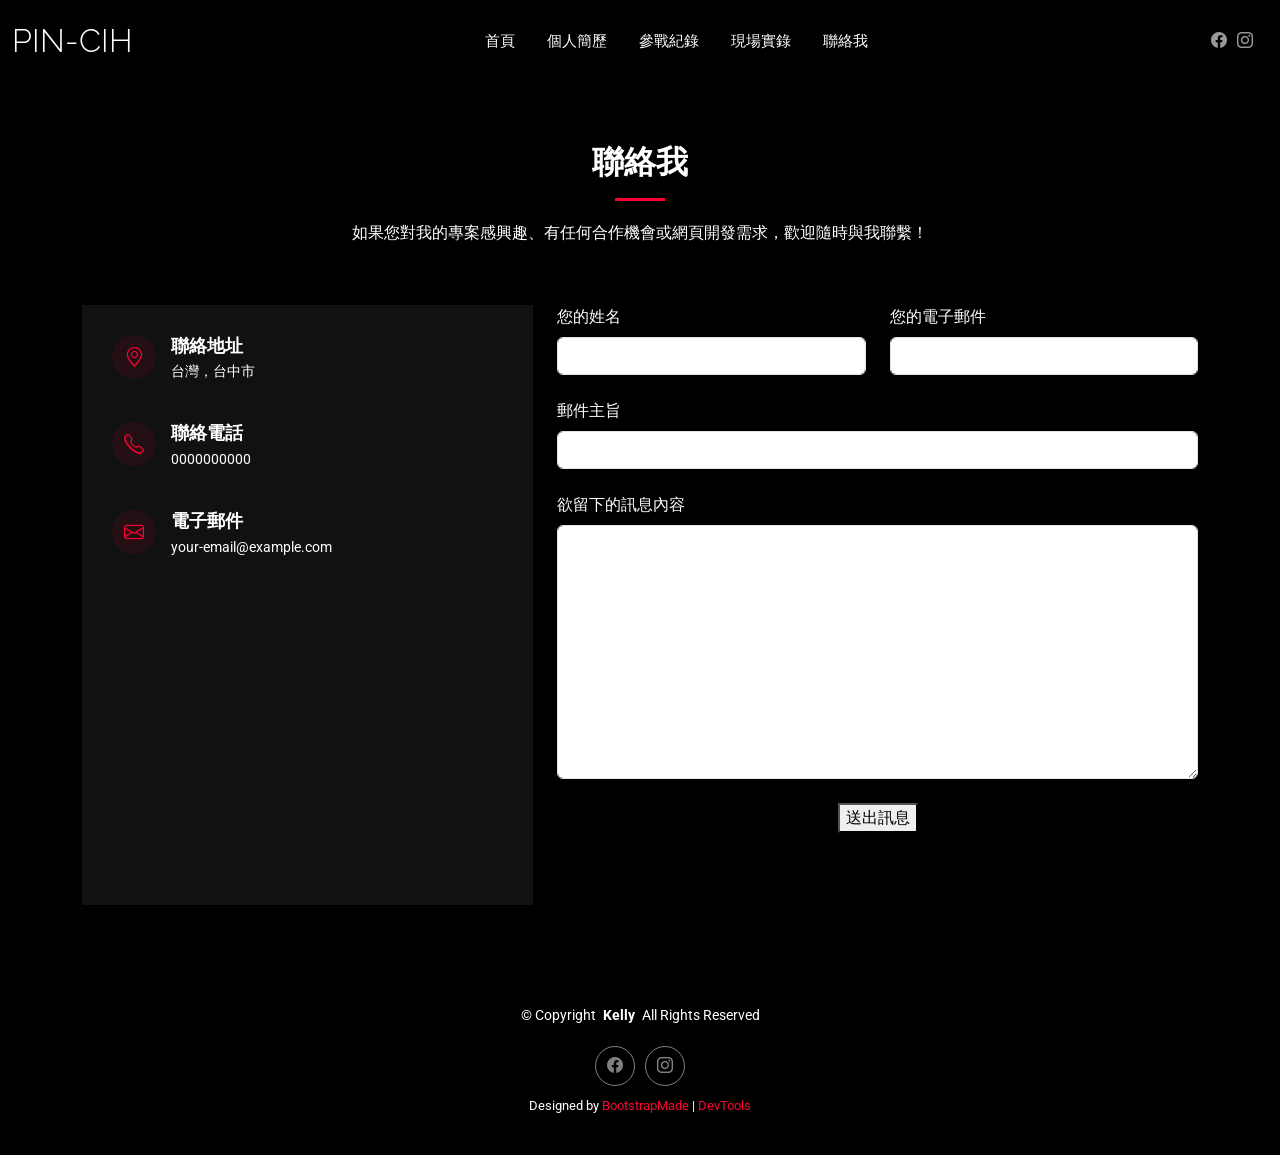
==== contact.html @ 62c49e7a "Add files via upload" ====
<!DOCTYPE html>
<html lang="en">

<head>
  <meta charset="utf-8">
  <meta content="width=device-width, initial-scale=1.0" name="viewport">
  <title>品慈的網站</title>
  <meta name="description" content="">
  <meta name="keywords" content="">

  <!-- Favicons -->
  <link href="assets/img/49.PNG" rel="icon">
  <link href="assets/img/49.PNG" rel="apple-touch-icon">

  <!-- Fonts -->
  <link href="https://fonts.googleapis.com" rel="preconnect">
  <link href="https://fonts.gstatic.com" rel="preconnect" crossorigin>
  <link href="https://fonts.googleapis.com/css2?family=Roboto:ital,wght@0,100;0,300;0,400;0,500;0,700;0,900;1,100;1,300;1,400;1,500;1,700;1,900&family=Poppins:ital,wght@0,100;0,200;0,300;0,400;0,500;0,600;0,700;0,800;0,900;1,100;1,200;1,300;1,400;1,500;1,600;1,700;1,800;1,900&family=Raleway:ital,wght@0,100;0,200;0,300;0,400;0,500;0,600;0,700;0,800;0,900;1,100;1,200;1,300;1,400;1,500;1,600;1,700;1,800;1,900&display=swap" rel="stylesheet">

  <!-- Vendor CSS Files -->
  <link href="assets/vendor/bootstrap/css/bootstrap.min.css" rel="stylesheet">
  <link href="assets/vendor/bootstrap-icons/bootstrap-icons.css" rel="stylesheet">
  <link href="assets/vendor/aos/aos.css" rel="stylesheet">
  <link href="assets/vendor/swiper/swiper-bundle.min.css" rel="stylesheet">
  <link href="assets/vendor/glightbox/css/glightbox.min.css" rel="stylesheet">

  <!-- Main CSS File -->
  <link href="assets/css/main.css" rel="stylesheet">

  <!-- =======================================================
  * Template Name: Kelly
  * Template URL: https://bootstrapmade.com/kelly-free-bootstrap-cv-resume-html-template/
  * Updated: Aug 07 2024 with Bootstrap v5.3.3
  * Author: BootstrapMade.com
  * License: https://bootstrapmade.com/license/
  ======================================================== -->
</head>

<body class="contact-page">

  <header id="header" class="header d-flex align-items-center light-background sticky-top">
    <div class="container-fluid position-relative d-flex align-items-center justify-content-between">

      <a href="index.html" class="logo d-flex align-items-center me-auto me-xl-0">
        <!-- Uncomment the line below if you also wish to use an image logo -->
        <!-- <img src="assets/img/logo.png" alt=""> -->
        <h1 class="sitename">PIN-CIH</h1>
      </a>

      <nav id="navmenu" class="navmenu">
        <ul>
          <li><a href="index.html">首頁</a></li>
          <li><a href="about.html">個人簡歷</a></li>
          <li><a href="resume.html">參戰紀錄</a></li>
          <li><a href="portfolio.html">現場實錄 <span class="arrow"></span></a>
          <li><a href="contact.html">聯絡我</a></li>
        </ul>
        <i class="mobile-nav-toggle d-xl-none bi bi-list"></i>
      </nav>

     <div class="header-social-links">
        <a href="#" class="facebook"><i class="bi bi-facebook"></i></a>
        <a href="#" class="instagram"><i class="bi bi-instagram"></i></a>
      </div>

    </div>
  </header>

  <main class="main">

    <!-- Contact Section -->
    <section id="contact" class="contact section">

      <!-- Section Title -->
      <div class="container section-title" data-aos="fade-up">
        <h2>聯絡我</h2>
        <p>如果您對我的專案感興趣、有任何合作機會或網頁開發需求，歡迎隨時與我聯繫！</p>
      </div><!-- End Section Title -->

      <div class="container" data-aos="fade-up" data-aos-delay="100">

        <div class="row gy-4">

          <div class="col-lg-5">

            <div class="info-wrap">
              <div class="info-item d-flex" data-aos="fade-up" data-aos-delay="200">
                <i class="bi bi-geo-alt flex-shrink-0"></i>
                <div>
                  <h3>聯絡地址</h3>
                  <p>台灣，台中市</p>
                </div>
              </div><!-- End Info Item -->

              <div class="info-item d-flex" data-aos="fade-up" data-aos-delay="300">
                <i class="bi bi-telephone flex-shrink-0"></i>
                <div>
                  <h3>聯絡電話</h3>
                  <p>0000000000</p>
                </div>
              </div><!-- End Info Item -->

              <div class="info-item d-flex" data-aos="fade-up" data-aos-delay="400">
                <i class="bi bi-envelope flex-shrink-0"></i>
                <div>
                  <h3>電子郵件</h3>
                  <p>your-email@example.com</p>
                </div>
              </div><!-- End Info Item -->

              <iframe src="https://www.google.com/maps/embed?pb=!1m18!1m12!1m3!1d3641.3723931447375!2d120.672751075402!3d24.123556874348257!2m3!1f0!2f0!3f0!3m2!1i1024!2i768!4f13.1!3m3!1m2!1s0x34693cfcecffe9d9%3A0xe28afadc0dad203a!2z5ZyL56uL5Lit6IiI5aSn5a24!5e0!3m2!1szh-TW!2stw!4v1779871694006!5m2!1szh-TW!2stw" frameborder="0" style="border:0; width: 100%; height: 270px;" allowfullscreen="" loading="lazy" referrerpolicy="no-referrer-when-downgrade"></iframe>
            </div>
          </div>

          <div class="col-lg-7">
            <form id="google-contact-form" action="https://script.google.com/macros/s/AKfycbzFb4_63S2-15FYJxAHchQHAjPM9zjmbbsHPhJlkoyVMM9mvDFP6r_3Hxy8LTFI78w/exec" method="post" data-aos="fade-up" data-aos-delay="200"> 
              <div class="row gy-4">

                <div class="col-md-6">
                  <label for="name-field" class="pb-2">您的姓名</label>
                  <input type="text" name="name" id="name-field" class="form-control" required="">
                </div>

                <div class="col-md-6">
                  <label for="email-field" class="pb-2">您的電子郵件</label>
                  <input type="email" class="form-control" name="email" id="email-field" required="">
                </div>

                <div class="col-md-12">
                  <label for="subject-field" class="pb-2">郵件主旨</label>
                  <input type="text" class="form-control" name="subject" id="subject-field" required="">
                </div>

                <div class="col-md-12">
                  <label for="message-field" class="pb-2">欲留下的訊息內容</label>
                  <textarea class="form-control" name="message" rows="10" id="message-field" required=""></textarea>
                </div>

                <div class="col-md-12 text-center">
                  <div class="error-message" style="display:none !important;"></div>
                  <button type="submit">送出訊息</button>
                </div>

              </div>
            </form>
          </div><!-- End Contact Form -->

        </div>

      </div>

    </section><!-- /Contact Section -->

  </main>

  <footer id="footer" class="footer light-background">

    <div class="container">
      <div class="copyright text-center ">
        <p>© <span>Copyright</span> <strong class="px-1 sitename">Kelly</strong> <span>All Rights Reserved<br></span></p>
      </div>
      <div class="social-links d-flex justify-content-center">
        <a href=""><i class="bi bi-facebook"></i></a>
        <a href=""><i class="bi bi-instagram"></i></a>
      </div>
      <div class="credits">
        <!-- All the links in the footer should remain intact. -->
        <!-- You can delete the links only if you've purchased the pro version. -->
        <!-- Licensing information: https://bootstrapmade.com/license/ -->
        <!-- Purchase the pro version with working PHP/AJAX contact form: [buy-url] -->
        Designed by <a href="https://bootstrapmade.com/">BootstrapMade</a> | <a href="https://bootstrapmade.com/tools/">DevTools</a>
      </div>
    </div>

  </footer>

  <!-- Scroll Top -->
  <a href="#" id="scroll-top" class="scroll-top d-flex align-items-center justify-content-center"><i class="bi bi-arrow-up-short"></i></a>

  <!-- Preloader -->
  <div id="preloader"></div>

  <!-- Vendor JS Files -->
  <script src="assets/vendor/bootstrap/js/bootstrap.bundle.min.js"></script>
  <script src="assets/vendor/php-email-form/validate.js"></script>
  <script src="assets/vendor/aos/aos.js"></script>
  <script src="assets/vendor/waypoints/noframework.waypoints.js"></script>
  <script src="assets/vendor/purecounter/purecounter_vanilla.js"></script>
  <script src="assets/vendor/swiper/swiper-bundle.min.js"></script>
  <script src="assets/vendor/glightbox/js/glightbox.min.js"></script>
  <script src="assets/vendor/imagesloaded/imagesloaded.pkgd.min.js"></script>
  <script src="assets/vendor/isotope-layout/isotope.pkgd.min.js"></script>

  <!-- Main JS File -->
  <script src="assets/js/main.js"></script>

</body>

</html>
---- assets/css/main.css ----
/**
* Template Name: Kelly
* Template URL: https://bootstrapmade.com/kelly-free-bootstrap-cv-resume-html-template/
* Updated: Aug 07 2024 with Bootstrap v5.3.3
* Author: BootstrapMade.com
* License: https://bootstrapmade.com/license/
*/

/*--------------------------------------------------------------
# Font & Color Variables
# Help: https://bootstrapmade.com/color-system/
--------------------------------------------------------------*/
/* Fonts */
:root {
  --default-font: "Roboto",  system-ui, -apple-system, "Segoe UI", Roboto, "Helvetica Neue", Arial, "Noto Sans", "Liberation Sans", sans-serif, "Apple Color Emoji", "Segoe UI Emoji", "Segoe UI Symbol", "Noto Color Emoji";
  --heading-font: "Raleway",  sans-serif;
  --nav-font: "Poppins",  sans-serif;
}

/* Global Colors - The following color variables are used throughout the website. Updating them here will change the color scheme of the entire website */
:root { 
  --background-color:#000000; /* Background color for the entire website, including individual sections */
  --default-color:#ffffff; /* Default color used for the majority of the text content across the entire website */
  --heading-color: #ffffff; /* Color for headings, subheadings and title throughout the website */
  --accent-color: #ff0033; /* Accent color that represents your brand on the website. It's used for buttons, links, and other elements that need to stand out */
  --surface-color: #111111; /* The surface color is used as a background of boxed elements within sections, such as cards, icon boxes, or other elements that require a visual separation from the global background. */
  --contrast-color: #ffffff; /* Contrast color for text, ensuring readability against backgrounds of accent, heading, or default colors. */
}

/* Nav Menu Colors - The following color variables are used specifically for the navigation menu. They are separate from the global colors to allow for more customization options */
:root {
  --nav-color: #ffffff;  /* The default color of the main navmenu links */
  --nav-hover-color: #ff0033; /* Applied to main navmenu links when they are hovered over or active */
  --nav-mobile-background-color: #000000; /* Used as the background color for mobile navigation menu */
  --nav-dropdown-background-color: #111111; /* Used as the background color for dropdown items that appear when hovering over primary navigation items */
  --nav-dropdown-color: #ffffff; /* Used for navigation links of the dropdown items in the navigation menu. */
  --nav-dropdown-hover-color: #ff0033; /* Similar to --nav-hover-color, this color is applied to dropdown navigation links when they are hovered over. */
}

/* Color Presets - These classes override global colors when applied to any section or element, providing reuse of the sam color scheme. */

.light-background {
  --background-color: #e9e8e6;
  --surface-color: #ffffff;
}

.dark-background {
  --background-color: #060606;
  --default-color: #ffffff;
  --heading-color: #ffffff;
  --surface-color: #252525;
  --contrast-color: #ffffff;
}

/* Smooth scroll */
:root {
  scroll-behavior: smooth;
}

/*--------------------------------------------------------------
# General Styling & Shared Classes
--------------------------------------------------------------*/
body {
  color: var(--default-color);
  background-color: var(--background-color);
  font-family: var(--default-font);
}

a {
  color: var(--accent-color);
  text-decoration: none;
  transition: 0.3s;
}

a:hover {
  color: color-mix(in srgb, var(--accent-color), transparent 25%);
  text-decoration: none;
}

h1,
h2,
h3,
h4,
h5,
h6 {
  color: var(--heading-color);
  font-family: var(--heading-font);
}

/* PHP Email Form Messages
------------------------------*/
.php-email-form .error-message {display: none !important;
  visibility: hidden !important; /* 隱藏元素 */
  opacity: 0 !important;          /* 變成完全透明 */
  height: 0 !important;           /* 高度歸零 */
  padding: 0 !important;          /* 內邊距歸零（消滅紅色大區塊） */
  margin: 0 !important;           /* 外邊距歸零 */
  border: none !important;        /* 拔掉任何邊框 */
  font-size: 0 !important;        /* 字體縮小到不見 */
}

.php-email-form .sent-message {
  display: none;
  color: #ffffff;
  background: #059652;
  text-align: center;
  padding: 15px;
  margin-bottom: 24px;
  font-weight: 600;
}

.php-email-form .loading {
  display: none;
  background: var(--surface-color);
  text-align: center;
  padding: 15px;
  margin-bottom: 24px;
}

.php-email-form .loading:before {
  content: "";
  display: inline-block;
  border-radius: 50%;
  width: 24px;
  height: 24px;
  margin: 0 10px -6px 0;
  border: 3px solid var(--accent-color);
  border-top-color: var(--surface-color);
  animation: php-email-form-loading 1s linear infinite;
}

@keyframes php-email-form-loading {
  0% {
    transform: rotate(0deg);
  }

  100% {
    transform: rotate(360deg);
  }
}

/*--------------------------------------------------------------
# Global Header
--------------------------------------------------------------*/
.header {
  color: var(--default-color);
  background-color: var(--background-color);
  padding: 15px 0;
  transition: all 0.5s;
  z-index: 997;
  box-shadow: 0px 0 18px rgba(0, 0, 0, 0.1);
}

.header .logo {
  line-height: 1;
}

.header .logo img {
  max-height: 36px;
  margin-right: 8px;
}

.header .logo h1 {
  font-size: 32px;
  margin: 0;
  font-weight: 300;
  text-transform: uppercase;
  color: var(--heading-color);
}

.header .header-social-links {
  padding-right: 15px;
}

.header .header-social-links a {
  color: color-mix(in srgb, var(--default-color), transparent 40%);
  padding-left: 6px;
  display: inline-block;
  transition: 0.3s;
  font-size: 16px;
}

.header .header-social-links a:hover {
  color: var(--accent-color);
}

.header .header-social-links a i {
  line-height: 0px;
}

@media (max-width: 1200px) {
  .header .logo {
    order: 1;
  }

  .header .header-social-links {
    order: 2;
  }

  .header .navmenu {
    order: 3;
  }
}

/*--------------------------------------------------------------
# Navigation Menu
--------------------------------------------------------------*/
/* Desktop Navigation */
@media (min-width: 1200px) {
  .navmenu {
    padding: 0;
  }

  .navmenu ul {
    margin: 0;
    padding: 0;
    display: flex;
    list-style: none;
    align-items: center;
  }

  .navmenu li {
    position: relative;
  }

  .navmenu>ul>li {
    white-space: nowrap;
    padding: 15px 14px;
  }

  .navmenu>ul>li:last-child {
    padding-right: 0;
  }

  .navmenu a,
  .navmenu a:focus {
    color: var(--nav-color);
    font-size: 15px;
    padding: 0 2px;
    font-family: var(--nav-font);
    font-weight: 400;
    display: flex;
    align-items: center;
    justify-content: space-between;
    white-space: nowrap;
    transition: 0.3s;
    position: relative;
  }

  .navmenu a i,
  .navmenu a:focus i {
    font-size: 12px;
    line-height: 0;
    margin-left: 5px;
    transition: 0.3s;
  }

  .navmenu>ul>li>a:before {
    content: "";
    position: absolute;
    height: 2px;
    bottom: -6px;
    left: 0;
    background-color: var(--nav-hover-color);
    visibility: hidden;
    width: 0px;
    transition: all 0.3s ease-in-out 0s;
  }

  .navmenu a:hover:before,
  .navmenu li:hover>a:before,
  .navmenu .active:before {
    visibility: visible;
    width: 25px;
  }

  .navmenu li:hover>a,
  .navmenu .active,
  .navmenu .active:focus {
    color: var(--nav-hover-color);
  }

  .navmenu .dropdown ul {
    margin: 0;
    padding: 10px 0;
    background: var(--nav-dropdown-background-color);
    display: block;
    position: absolute;
    visibility: hidden;
    left: 14px;
    top: 130%;
    opacity: 0;
    transition: 0.3s;
    border-radius: 4px;
    z-index: 99;
    box-shadow: 0px 0px 30px rgba(0, 0, 0, 0.1);
  }

  .navmenu .dropdown ul li {
    min-width: 200px;
  }

  .navmenu .dropdown ul a {
    padding: 10px 20px;
    font-size: 15px;
    text-transform: none;
    color: var(--nav-dropdown-color);
  }

  .navmenu .dropdown ul a i {
    font-size: 12px;
  }

  .navmenu .dropdown ul a:hover,
  .navmenu .dropdown ul .active:hover,
  .navmenu .dropdown ul li:hover>a {
    color: var(--nav-dropdown-hover-color);
  }

  .navmenu .dropdown:hover>ul {
    opacity: 1;
    top: 100%;
    visibility: visible;
  }

  .navmenu .dropdown .dropdown ul {
    top: 0;
    left: -90%;
    visibility: hidden;
  }

  .navmenu .dropdown .dropdown:hover>ul {
    opacity: 1;
    top: 0;
    left: -100%;
    visibility: visible;
  }
}

/* Mobile Navigation */
@media (max-width: 1199px) {
  .mobile-nav-toggle {
    color: var(--nav-color);
    font-size: 28px;
    line-height: 0;
    margin-right: 10px;
    cursor: pointer;
    transition: color 0.3s;
  }

  .navmenu {
    padding: 0;
    z-index: 9997;
  }

  .navmenu ul {
    display: none;
    list-style: none;
    position: absolute;
    inset: 60px 20px 20px 20px;
    padding: 10px 0;
    margin: 0;
    border-radius: 6px;
    background-color: var(--nav-mobile-background-color);
    border: 1px solid color-mix(in srgb, var(--default-color), transparent 90%);
    box-shadow: none;
    overflow-y: auto;
    transition: 0.3s;
    z-index: 9998;
  }

  .navmenu a,
  .navmenu a:focus {
    color: var(--nav-dropdown-color);
    padding: 10px 20px;
    font-family: var(--nav-font);
    font-size: 17px;
    font-weight: 500;
    display: flex;
    align-items: center;
    justify-content: space-between;
    white-space: nowrap;
    transition: 0.3s;
  }

  .navmenu a i,
  .navmenu a:focus i {
    font-size: 12px;
    line-height: 0;
    margin-left: 5px;
    width: 30px;
    height: 30px;
    display: flex;
    align-items: center;
    justify-content: center;
    border-radius: 50%;
    transition: 0.3s;
    background-color: color-mix(in srgb, var(--accent-color), transparent 90%);
  }

  .navmenu a i:hover,
  .navmenu a:focus i:hover {
    background-color: var(--accent-color);
    color: var(--contrast-color);
  }

  .navmenu a:hover,
  .navmenu .active,
  .navmenu .active:focus {
    color: var(--nav-dropdown-hover-color);
  }

  .navmenu .active i,
  .navmenu .active:focus i {
    background-color: var(--accent-color);
    color: var(--contrast-color);
    transform: rotate(180deg);
  }

  .navmenu .dropdown ul {
    position: static;
    display: none;
    z-index: 99;
    padding: 10px 0;
    margin: 10px 20px;
    background-color: var(--nav-dropdown-background-color);
    transition: all 0.5s ease-in-out;
  }

  .navmenu .dropdown ul ul {
    background-color: rgba(33, 37, 41, 0.1);
  }

  .navmenu .dropdown>.dropdown-active {
    display: block;
    background-color: rgba(33, 37, 41, 0.03);
  }

  .mobile-nav-active {
    overflow: hidden;
  }

  .mobile-nav-active .mobile-nav-toggle {
    color: #fff;
    position: absolute;
    font-size: 32px;
    top: 15px;
    right: 15px;
    margin-right: 0;
    z-index: 9999;
  }

  .mobile-nav-active .navmenu {
    position: fixed;
    overflow: hidden;
    inset: 0;
    background: rgba(33, 37, 41, 0.8);
    transition: 0.3s;
  }

  .mobile-nav-active .navmenu>ul {
    display: block;
  }
}

/*--------------------------------------------------------------
# Global Footer
--------------------------------------------------------------*/
.footer {
  color: var(--default-color);
  background-color: var(--background-color);
  font-size: 14px;
  padding: 40px 0;
  position: relative;
}

.footer .copyright p {
  margin-bottom: 0;
}

.footer .social-links {
  margin-top: 20px;
}

.footer .social-links a {
  display: flex;
  align-items: center;
  justify-content: center;
  width: 40px;
  height: 40px;
  border-radius: 50%;
  border: 1px solid color-mix(in srgb, var(--default-color), transparent 50%);
  font-size: 16px;
  color: color-mix(in srgb, var(--default-color), transparent 50%);
  margin: 0 5px;
  transition: 0.3s;
}

.footer .social-links a:hover {
  color: var(--accent-color);
  border-color: var(--accent-color);
}

.footer .credits {
  margin-top: 10px;
  font-size: 13px;
  text-align: center;
}

/*--------------------------------------------------------------
# Preloader
--------------------------------------------------------------*/
#preloader {
  position: fixed;
  inset: 0;
  z-index: 9999;
  overflow: hidden;
  background-color: var(--background-color);
  transition: all 0.6s ease-out;
  width: 100%;
  height: 100vh;
}

#preloader:before,
#preloader:after {
  content: "";
  position: absolute;
  border: 4px solid var(--accent-color);
  border-radius: 50%;
  animation: animate-preloader 2s cubic-bezier(0, 0.2, 0.8, 1) infinite;
}

#preloader:after {
  animation-delay: -0.5s;
}

@keyframes animate-preloader {
  0% {
    width: 10px;
    height: 10px;
    top: calc(50% - 5px);
    left: calc(50% - 5px);
    opacity: 1;
  }

  100% {
    width: 72px;
    height: 72px;
    top: calc(50% - 36px);
    left: calc(50% - 36px);
    opacity: 0;
  }
}

/*--------------------------------------------------------------
# Scroll Top Button
--------------------------------------------------------------*/
.scroll-top {
  position: fixed;
  visibility: hidden;
  opacity: 0;
  right: 15px;
  bottom: -15px;
  z-index: 99999;
  background-color: var(--accent-color);
  width: 44px;
  height: 44px;
  border-radius: 50px;
  transition: all 0.4s;
}

.scroll-top i {
  font-size: 24px;
  color: var(--contrast-color);
  line-height: 0;
}

.scroll-top:hover {
  background-color: color-mix(in srgb, var(--accent-color), transparent 20%);
  color: var(--contrast-color);
}

.scroll-top.active {
  visibility: visible;
  opacity: 1;
  bottom: 15px;
}

/*--------------------------------------------------------------
# Disable aos animation delay on mobile devices
--------------------------------------------------------------*/
@media screen and (max-width: 768px) {
  [data-aos-delay] {
    transition-delay: 0 !important;
  }
}

/*--------------------------------------------------------------
# Global Page Titles & Breadcrumbs
--------------------------------------------------------------*/
.page-title {
  color: var(--default-color);
  background-color: var(--background-color);
  padding: 25px 0;
  position: relative;
  border-bottom: 1px solid color-mix(in srgb, var(--default-color), transparent 85%);
}

.page-title h1 {
  font-size: 24px;
  font-weight: 400;
}

.page-title .breadcrumbs ol {
  display: flex;
  flex-wrap: wrap;
  list-style: none;
  padding: 0;
  margin: 0;
  font-size: 14px;
  font-weight: 400;
}

.page-title .breadcrumbs ol li+li {
  padding-left: 10px;
}

.page-title .breadcrumbs ol li+li::before {
  content: "/";
  display: inline-block;
  padding-right: 10px;
  color: color-mix(in srgb, var(--default-color), transparent 70%);
}

/*--------------------------------------------------------------
# Global Sections
--------------------------------------------------------------*/
section,
.section {
  color: var(--default-color);
  background-color: var(--background-color);
  padding: 60px 0;
  scroll-margin-top: 100px;
  overflow: clip;
}

@media (max-width: 1199px) {

  section,
  .section {
    scroll-margin-top: 66px;
  }
}

/*--------------------------------------------------------------
# Global Section Titles
--------------------------------------------------------------*/
.section-title {
  text-align: center;
  padding-bottom: 60px;
  position: relative;
}

.section-title h2 {
  font-size: 32px;
  font-weight: 700;
  margin-bottom: 20px;
  padding-bottom: 20px;
  position: relative;
}

.section-title h2:after {
  content: "";
  position: absolute;
  display: block;
  width: 50px;
  height: 3px;
  background: var(--accent-color);
  left: 0;
  right: 0;
  bottom: 0;
  margin: auto;
}

.section-title p {
  margin-bottom: 0;
}

/*--------------------------------------------------------------
# Hero Section
--------------------------------------------------------------*/
.hero {
  width: 100%;
  min-height: calc(100vh - 82px);
  position: relative;
  padding: 80px 0;
  display: flex;
  align-items: center;
  justify-content: center;
}

@media (max-width: 1200px) {
  .hero {
    min-height: calc(100vh - 68px);
  }
}

.hero img {
  position: absolute;
  inset: 0;
  display: block;
  width: 100%;
  height: 100%;
  object-fit: cover;
  z-index: 1;
}

.hero .container {
  position: relative;
  z-index: 3;
}

.hero h2 {
  margin: 0;
  font-size: 48px;
  font-weight: 700;
}

.hero p {
  margin: 10px 0 0 0;
  font-size: 24px;
  color: var(--heading-color);
}

.hero .btn-get-started {
  color: var(--contrast-color);
  background: var(--accent-color);
  font-family: var(--heading-font);
  text-transform: uppercase;
  font-weight: 600;
  font-size: 12px;
  letter-spacing: 1px;
  display: inline-block;
  padding: 12px 40px;
  border-radius: 50px;
  transition: 0.5s;
  margin-top: 30px;
}

.hero .btn-get-started:hover {
  background: color-mix(in srgb, var(--accent-color) 90%, white 20%);
}

@media (max-width: 768px) {
  .hero h2 {
    font-size: 32px;
  }

  .hero p {
    font-size: 18px;
  }
}

/*--------------------------------------------------------------
# About Section
--------------------------------------------------------------*/
.about .content h2 {
  font-weight: 700;
  font-size: 24px;
}

.about .content ul {
  list-style: none;
  padding: 0;
}

.about .content ul li {
  margin-bottom: 20px;
  display: flex;
  align-items: center;
}

.about .content ul strong {
  margin-right: 10px;
}

.about .content ul i {
  font-size: 16px;
  margin-right: 5px;
  color: var(--accent-color);
  line-height: 0;
}

/*--------------------------------------------------------------
# Skills Section
--------------------------------------------------------------*/
.skills .progress {
  height: 60px;
  display: block;
  background: none;
  border-radius: 0;
}

.skills .progress .skill {
  color: var(--heading-color);
  padding: 0;
  margin: 0 0 6px 0;
  text-transform: uppercase;
  display: block;
  font-weight: 600;
  font-family: var(--heading-font);
}

.skills .progress .skill .val {
  float: right;
  font-style: normal;
}

.skills .progress-bar-wrap {
  background: color-mix(in srgb, var(--default-color), transparent 90%);
  height: 10px;
}

.skills .progress-bar {
  width: 1px;
  height: 10px;
  transition: 0.9s;
  background-color: var(--accent-color);
}

/*--------------------------------------------------------------
# Stats Section
--------------------------------------------------------------*/
.stats .stats-item {
  padding: 30px;
  width: 100%;
}

.stats .stats-item span {
  color: var(--heading-color);
  font-size: 48px;
  display: block;
  font-weight: 700;
  margin-bottom: 20px;
  padding-bottom: 20px;
  position: relative;
}

.stats .stats-item span:after {
  content: "";
  position: absolute;
  display: block;
  width: 25px;
  height: 3px;
  background: var(--accent-color);
  left: 0;
  right: 0;
  bottom: 0;
  margin: auto;
}

.stats .stats-item p {
  color: color-mix(in srgb, var(--default-color), transparent 40%);
  padding: 0;
  margin: 0;
  font-family: var(--heading-font);
  font-weight: 500;
}

/*--------------------------------------------------------------
# Testimonials Section
--------------------------------------------------------------*/
.testimonials .section-header {
  margin-bottom: 40px;
}

.testimonials .testimonials-carousel,
.testimonials .testimonials-slider {
  overflow: hidden;
}

.testimonials .testimonial-item {
  text-align: center;
}

.testimonials .testimonial-item .testimonial-img {
  width: 120px;
  border-radius: 50%;
  border: 4px solid var(--background-color);
  margin: 0 auto;
}

.testimonials .testimonial-item h3 {
  font-size: 20px;
  font-weight: bold;
  margin: 10px 0 5px 0;
}

.testimonials .testimonial-item h4 {
  font-size: 14px;
  color: color-mix(in srgb, var(--default-color), transparent 40%);
  margin: 0 0 15px 0;
}

.testimonials .testimonial-item .stars {
  margin-bottom: 15px;
}

.testimonials .testimonial-item .stars i {
  color: #ffc107;
  margin: 0 1px;
}

.testimonials .testimonial-item .quote-icon-left,
.testimonials .testimonial-item .quote-icon-right {
  color: color-mix(in srgb, var(--accent-color), transparent 50%);
  font-size: 26px;
  line-height: 0;
}

.testimonials .testimonial-item .quote-icon-left {
  display: inline-block;
  left: -5px;
  position: relative;
}

.testimonials .testimonial-item .quote-icon-right {
  display: inline-block;
  right: -5px;
  position: relative;
  top: 10px;
  transform: scale(-1, -1);
}

.testimonials .testimonial-item p {
  font-style: italic;
  margin: 0 auto 15px auto;
}

.testimonials .swiper-wrapper {
  height: auto;
}

.testimonials .swiper-pagination {
  margin-top: 20px;
  position: relative;
}

.testimonials .swiper-pagination .swiper-pagination-bullet {
  width: 12px;
  height: 12px;
  opacity: 1;
  background-color: color-mix(in srgb, var(--default-color), transparent 85%);
}

.testimonials .swiper-pagination .swiper-pagination-bullet-active {
  background-color: var(--accent-color);
}

@media (min-width: 992px) {
  .testimonials .testimonial-item p {
    width: 80%;
  }
}

/*--------------------------------------------------------------
# Resume Section
--------------------------------------------------------------*/
.resume .resume-title {
  color: var(--heading-color);
  font-size: 26px;
  font-weight: 700;
  margin-top: 20px;
  margin-bottom: 20px;
}

.resume .resume-item {
  padding: 0 0 20px 20px;
  margin-top: -2px;
  border-left: 2px solid var(--accent-color);
  position: relative;
}

.resume .resume-item h4 {
  line-height: 18px;
  font-size: 18px;
  font-weight: 600;
  text-transform: uppercase;
  color: color-mix(in srgb, var(--default-color), transparent 20%);
  margin-bottom: 10px;
}

.resume .resume-item h5 {
  font-size: 16px;
  padding: 5px 15px;
  display: inline-block;
  font-weight: 600;
  margin-bottom: 10px;
}

.resume .resume-item ul {
  padding-left: 20px;
}

.resume .resume-item ul li {
  padding-bottom: 10px;
}

.resume .resume-item:last-child {
  padding-bottom: 0;
}

.resume .resume-item::before {
  content: "";
  position: absolute;
  width: 16px;
  height: 16px;
  border-radius: 50px;
  left: -9px;
  top: 0;
  background: var(--background-color);
  border: 2px solid var(--accent-color);
}

/*--------------------------------------------------------------
# Services Section
--------------------------------------------------------------*/
.services .service-item {
  background-color: var(--surface-color);
  box-shadow: 0px 5px 90px 0px rgba(0, 0, 0, 0.1);
  height: 100%;
  padding: 60px 30px;
  text-align: center;
  transition: 0.3s;
  border-radius: 5px;
}

.services .service-item .icon {
  margin: 0 auto;
  width: 100px;
  height: 100px;
  display: flex;
  align-items: center;
  justify-content: center;
  transition: ease-in-out 0.3s;
  position: relative;
}

.services .service-item .icon i {
  font-size: 36px;
  transition: 0.5s;
  position: relative;
}

.services .service-item .icon svg {
  position: absolute;
  top: 0;
  left: 0;
}

.services .service-item .icon svg path {
  transition: 0.5s;
  fill: color-mix(in srgb, var(--default-color), transparent 95%);
}

.services .service-item h3 {
  font-weight: 700;
  margin: 10px 0 15px 0;
  font-size: 22px;
}

.services .service-item p {
  line-height: 24px;
  font-size: 14px;
  margin-bottom: 0;
}

.services .service-item:hover {
  box-shadow: 0px 5px 35px 0px rgba(0, 0, 0, 0.1);
}

.services .service-item.item-cyan i {
  color: #0dcaf0;
}

.services .service-item.item-cyan:hover .icon i {
  color: #fff;
}

.services .service-item.item-cyan:hover .icon path {
  fill: #0dcaf0;
}

.services .service-item.item-orange i {
  color: #fd7e14;
}

.services .service-item.item-orange:hover .icon i {
  color: #fff;
}

.services .service-item.item-orange:hover .icon path {
  fill: #fd7e14;
}

.services .service-item.item-teal i {
  color: #20c997;
}

.services .service-item.item-teal:hover .icon i {
  color: #fff;
}

.services .service-item.item-teal:hover .icon path {
  fill: #20c997;
}

.services .service-item.item-red i {
  color: #df1529;
}

.services .service-item.item-red:hover .icon i {
  color: #fff;
}

.services .service-item.item-red:hover .icon path {
  fill: #df1529;
}

.services .service-item.item-indigo i {
  color: #6610f2;
}

.services .service-item.item-indigo:hover .icon i {
  color: #fff;
}

.services .service-item.item-indigo:hover .icon path {
  fill: #6610f2;
}

.services .service-item.item-pink i {
  color: #f3268c;
}

.services .service-item.item-pink:hover .icon i {
  color: #fff;
}

.services .service-item.item-pink:hover .icon path {
  fill: #f3268c;
}

/*--------------------------------------------------------------
# Portfolio Section
--------------------------------------------------------------*/
.portfolio .portfolio-filters {
  padding: 0;
  margin: 0 auto 20px auto;
  list-style: none;
  text-align: center;
}

.portfolio .portfolio-filters li {
  cursor: pointer;
  display: inline-block;
  padding: 8px 20px 10px 20px;
  margin: 0;
  font-size: 15px;
  font-weight: 500;
  line-height: 1;
  margin-bottom: 5px;
  border-radius: 50px;
  transition: all 0.3s ease-in-out;
  font-family: var(--heading-font);
}

.portfolio .portfolio-filters li:hover,
.portfolio .portfolio-filters li.filter-active {
  color: var(--contrast-color);
  background-color: var(--accent-color);
}

.portfolio .portfolio-filters li:first-child {
  margin-left: 0;
}

.portfolio .portfolio-filters li:last-child {
  margin-right: 0;
}

@media (max-width: 575px) {
  .portfolio .portfolio-filters li {
    font-size: 14px;
    margin: 0 0 10px 0;
  }
}

.portfolio .portfolio-item {
  position: relative;
  overflow: hidden;
}

.portfolio .portfolio-item .portfolio-info {
  opacity: 0;
  position: absolute;
  left: 12px;
  right: 12px;
  bottom: -100%;
  z-index: 3;
  transition: all ease-in-out 0.5s;
  background: color-mix(in srgb, var(--surface-color), transparent 10%);
  padding: 15px;
}

.portfolio .portfolio-item .portfolio-info h4 {
  font-size: 18px;
  font-weight: 600;
  padding-right: 50px;
}

.portfolio .portfolio-item .portfolio-info p {
  color: color-mix(in srgb, var(--default-color), transparent 30%);
  font-size: 14px;
  margin-bottom: 0;
  padding-right: 50px;
}

.portfolio .portfolio-item .portfolio-info .preview-link,
.portfolio .portfolio-item .portfolio-info .details-link {
  position: absolute;
  right: 50px;
  font-size: 24px;
  top: calc(50% - 14px);
  color: color-mix(in srgb, var(--default-color), transparent 30%);
  transition: 0.3s;
  line-height: 0;
}

.portfolio .portfolio-item .portfolio-info .preview-link:hover,
.portfolio .portfolio-item .portfolio-info .details-link:hover {
  color: var(--accent-color);
}

.portfolio .portfolio-item .portfolio-info .details-link {
  right: 14px;
  font-size: 28px;
}

.portfolio .portfolio-item:hover .portfolio-info {
  opacity: 1;
  bottom: 0;
}

/*--------------------------------------------------------------
# Portfolio Details Section
--------------------------------------------------------------*/
.portfolio-details .portfolio-details-slider img {
  width: 100%;
}

.portfolio-details .portfolio-details-slider .swiper-pagination {
  margin-top: 20px;
  position: relative;
}

.portfolio-details .portfolio-details-slider .swiper-pagination .swiper-pagination-bullet {
  width: 12px;
  height: 12px;
  background-color: color-mix(in srgb, var(--default-color), transparent 85%);
  opacity: 1;
}

.portfolio-details .portfolio-details-slider .swiper-pagination .swiper-pagination-bullet-active {
  background-color: var(--accent-color);
}

.portfolio-details .portfolio-info {
  background-color: var(--surface-color);
  padding: 30px;
  box-shadow: 0px 0 30px rgba(0, 0, 0, 0.1);
}

.portfolio-details .portfolio-info h3 {
  font-size: 22px;
  font-weight: 700;
  margin-bottom: 20px;
  padding-bottom: 20px;
  border-bottom: 1px solid color-mix(in srgb, var(--default-color), transparent 85%);
}

.portfolio-details .portfolio-info ul {
  list-style: none;
  padding: 0;
  font-size: 15px;
}

.portfolio-details .portfolio-info ul li+li {
  margin-top: 10px;
}

.portfolio-details .portfolio-description {
  padding-top: 30px;
}

.portfolio-details .portfolio-description h2 {
  font-size: 26px;
  font-weight: 700;
  margin-bottom: 20px;
}

.portfolio-details .portfolio-description p {
  padding: 0;
  color: color-mix(in srgb, var(--default-color), transparent 30%);
}

/*--------------------------------------------------------------
# Contact Section
--------------------------------------------------------------*/
.contact .info-wrap {
  background-color: var(--surface-color);
  box-shadow: 0px 0px 20px rgba(0, 0, 0, 0.1);
  padding: 30px;
}

@media (max-width: 575px) {
  .contact .info-wrap {
    padding: 20px;
  }
}

.contact .info-item {
  margin-bottom: 40px;
}

.contact .info-item i {
  font-size: 20px;
  color: var(--accent-color);
  background: color-mix(in srgb, var(--accent-color), transparent 92%);
  width: 44px;
  height: 44px;
  display: flex;
  justify-content: center;
  align-items: center;
  border-radius: 50px;
  transition: all 0.3s ease-in-out;
  margin-right: 15px;
}

.contact .info-item h3 {
  padding: 0;
  font-size: 18px;
  font-weight: 700;
  margin-bottom: 5px;
}

.contact .info-item p {
  padding: 0;
  margin-bottom: 0;
  font-size: 14px;
}

.contact .info-item:hover i {
  background: var(--accent-color);
  color: var(--contrast-color);
}

.contact .php-email-form {
  background-color: var(--surface-color);
  height: 100%;
  padding: 30px;
  box-shadow: 0px 0px 20px rgba(0, 0, 0, 0.1);
}

@media (max-width: 575px) {
  .contact .php-email-form {
    padding: 20px;
  }
}

.contact .php-email-form input[type=text],
.contact .php-email-form input[type=email],
.contact .php-email-form textarea {
  font-size: 14px;
  padding: 10px 15px;
  box-shadow: none;
  border-radius: 0;
  color: var(--default-color);
  background-color: var(--surface-color);
  border-color: color-mix(in srgb, var(--default-color), transparent 80%);
}

.contact .php-email-form input[type=text]:focus,
.contact .php-email-form input[type=email]:focus,
.contact .php-email-form textarea:focus {
  border-color: var(--accent-color);
}

.contact .php-email-form input[type=text]::placeholder,
.contact .php-email-form input[type=email]::placeholder,
.contact .php-email-form textarea::placeholder {
  color: color-mix(in srgb, var(--default-color), transparent 70%);
}

.contact .php-email-form button[type=submit] {
  color: var(--contrast-color);
  background: var(--accent-color);
  border: 0;
  padding: 10px 30px;
  transition: 0.4s;
  border-radius: 50px;
}

.contact .php-email-form button[type=submit]:hover {
  background: color-mix(in srgb, var(--accent-color), transparent 25%);
}

/*--------------------------------------------------------------
# Starter Section Section
--------------------------------------------------------------*/
  /* Add your styles here */


#header {
  background: #000000 !important;
}

#header .nav-menu a {
  color: #ffffff !important;
}

#header .logo h1 a, #header .logo h1 {
  color: #ffffff !important;
}

#footer {
  background: #000000 !important;
  color: #ffffff !important;
}

body {
  background-color: #000000 !important;
}
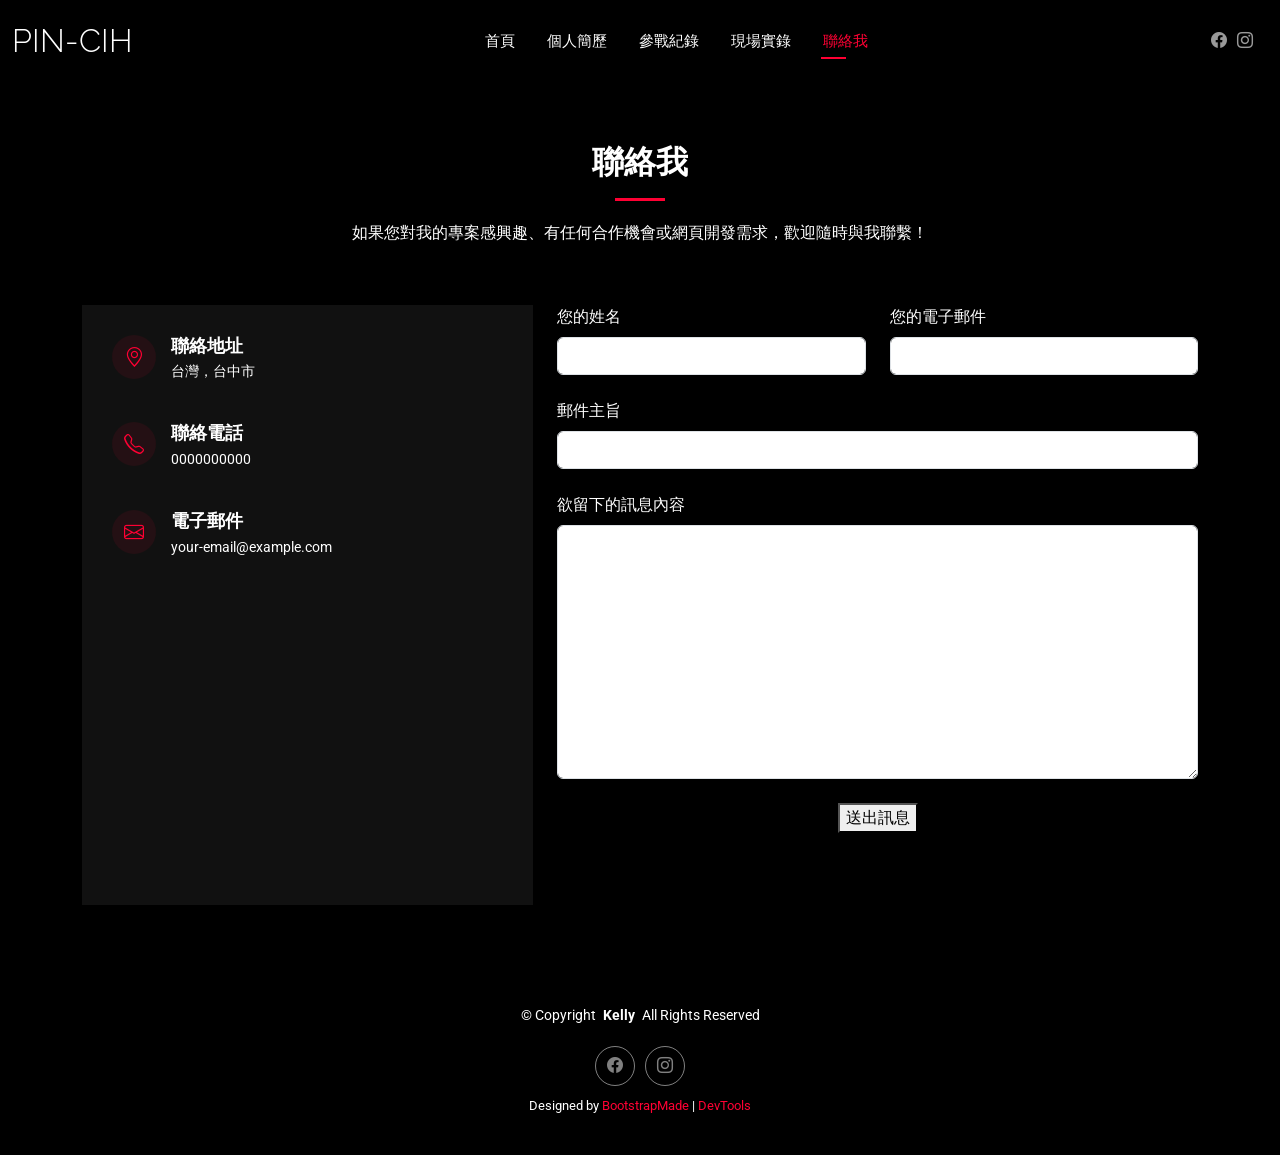
==== commit df7643d0: "Add files via upload" ====
--- a/contact.html
+++ b/contact.html
@@ -53,7 +53,7 @@
           <li><a href="about.html">個人簡歷</a></li>
           <li><a href="resume.html">參戰紀錄</a></li>
           <li><a href="portfolio.html">現場實錄 <span class="arrow"></span></a>
-          <li><a href="contact.html">聯絡我</a></li>
+          <li><a href="contact.html"class="active">聯絡我</a></li>
         </ul>
         <i class="mobile-nav-toggle d-xl-none bi bi-list"></i>
       </nav>
